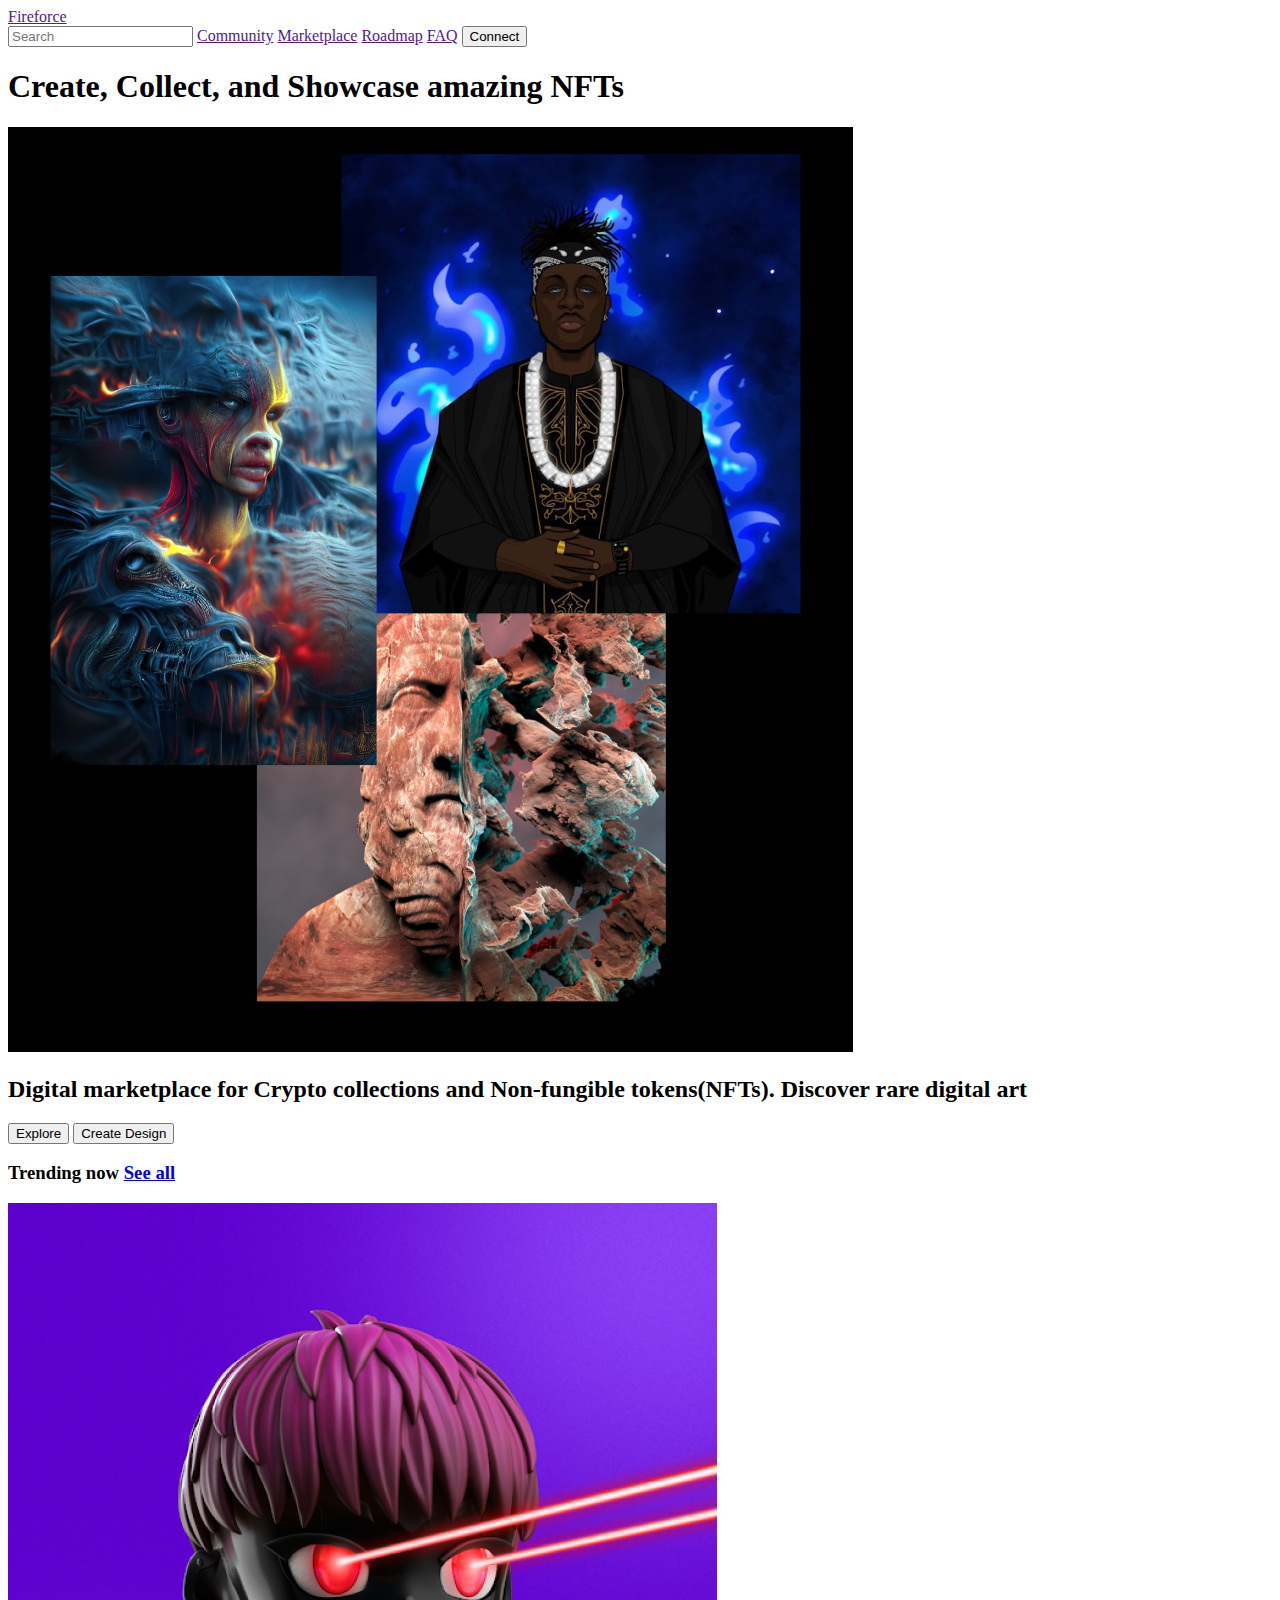
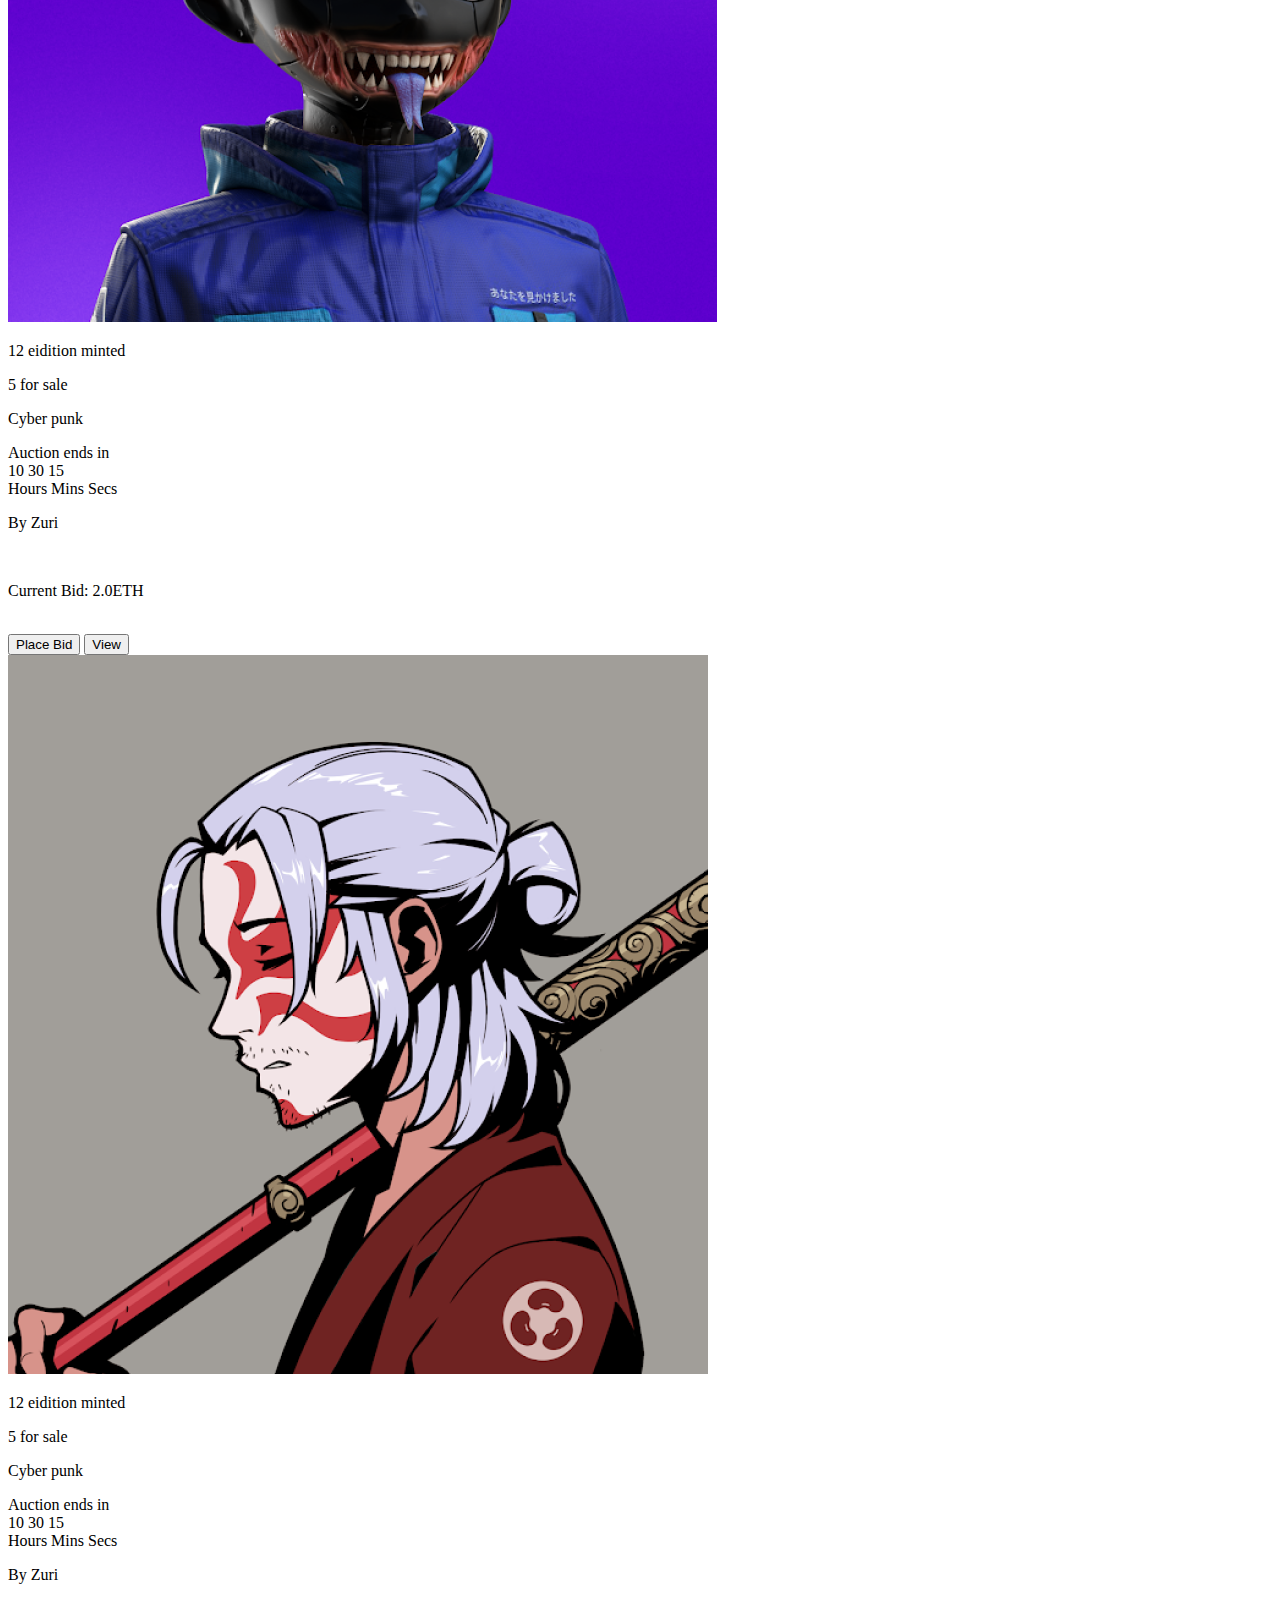
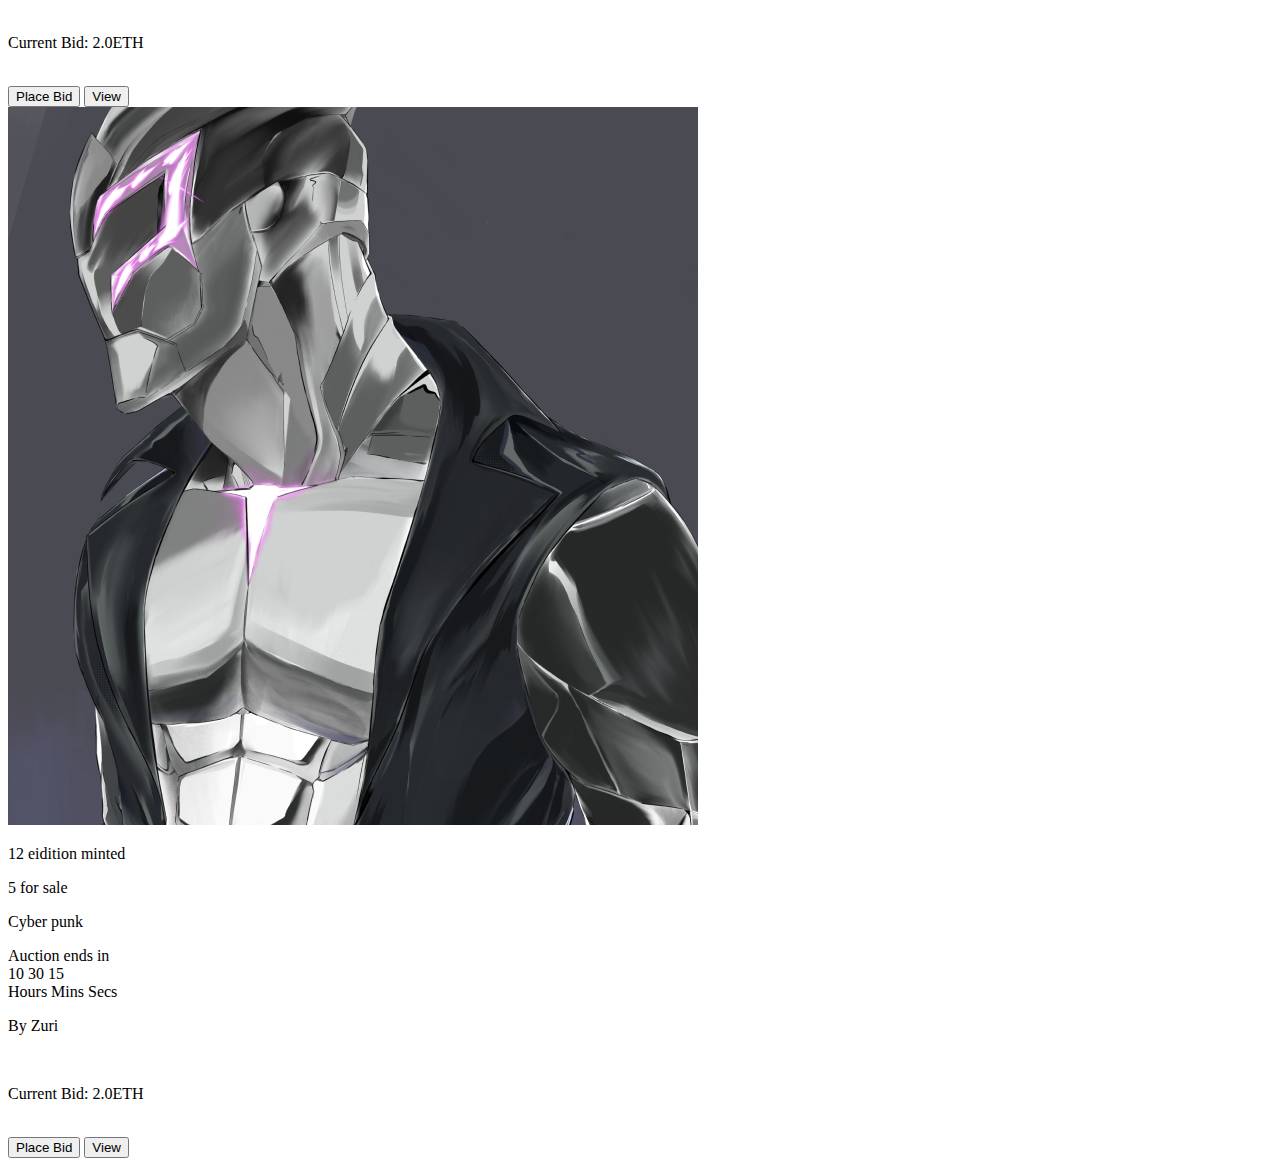
==== index.html @ 0a40c2e9 "Update and rename index.html.html to index.html" ====
<!DOCTYPE html>
<html>
<head>
    <title>FIREFORCE</title>
    <meta charset="utf-8">
    <meta >
    <link rel="stylesheet" href="fireforce.css">
    <script src="fireforce.js" type="text/javascript"></script>
</head>
<body>
    <header>
        <div class="nav">
                <div class="fire">
                    <label for="fireforce"><a href="">Fireforce</a></label>
                </div>   
                <input type="search" id="search" name="search" placeholder="Search" />    
                <label for="community"><a href="">Community</a></label> 
                <label for="marketplace"><a href="">Marketplace</a></label> 
                <label for="roadmap"><a href="">Roadmap</a></label> 
                <label for="faq"><a href="">FAQ</a></label> 
                <input type="button" class="button1" name="connect" value="Connect">
        </div>
    </header>
    <main>
        <div class="container">
            <section>
                <div class="description">
                    <div class="nfts">
                        <h1><span>Create</span>, Collect, and <span>Showcase</span> amazing <span>NFTs</span></h1></div>
                        <div class="img">
                        <img src="FIREFORCE NFT1.png"></div>
                        <div class="h2">
                        <h2>Digital marketplace for Crypto collections and Non-fungible tokens(NFTs). Discover rare digital art</h2></div></div>
                        <div class="button">
                        <button name="explore" class="button1">Explore</button>
                        <button name="create-design" class="button2">Create Design</button></div>
                </div>
            </section>
            <section>
                <div class="market">
                    <h3>Trending now <a href="#">See all</a></h3>
                    <div class="Nfts">
                        <div class="innerImg"><img src="alien.png"></div>
                        <div class="bid">
                            <p class="mint">12 eidition minted</p><p class="sale">5 for sale</p>
                            <p>Cyber punk</p><p class="end">Auction  ends in <br /> 10    30    15 <br /> Hours  Mins  Secs </p>
                            <p class="by">By Zuri</p><br/>
                            <p class="current">Current Bid: 2.0ETH</p><br />
                            <div class="button">
                                <button name="placebid" class="button1">Place Bid</button>
                                <button name="view" class="button2">View</button>
                            </div>
                        </div>
                    </div>
                    <div class="Nfts">
                        <div class="innerImg"><img src="anime.png"></div>
                        <div class="bid">
                            <p class="mint">12 eidition minted</p><p class="sale">5 for sale</p>
                            <p>Cyber punk</p><p class="end">Auction  ends in <br /> 10    30    15 <br /> Hours  Mins  Secs </p>
                            <p class="by">By Zuri</p><br/>
                            <p class="current">Current Bid: 2.0ETH</p><br />
                            <div class="button">
                                <button name="placebid" class="button1">Place Bid</button>
                                <button name="view" class="button2">View</button>
                            </div>
                        </div>
                    </div>
                    <div class="Nfts">
                        <div class="innerImg"><img src="bot.png"></div>
                        <div class="bid">
                            <p class="mint">12 eidition minted</p><p class="sale">5 for sale</p>
                            <p>Cyber punk</p><p class="end">Auction  ends in <br /> 10    30    15 <br /> Hours  Mins  Secs </p>
                            <p class="by">By Zuri</p><br/>
                            <p class="current">Current Bid: 2.0ETH</p><br />
                            <div class="button">
                                <button name="placebid" class="button1">Place Bid</button>
                                <button name="view" class="button2">View</button>
                            </div>
                        </div>
                    </div>
                </div>
            </section>




        </div>
    </main>

</body>


</html>
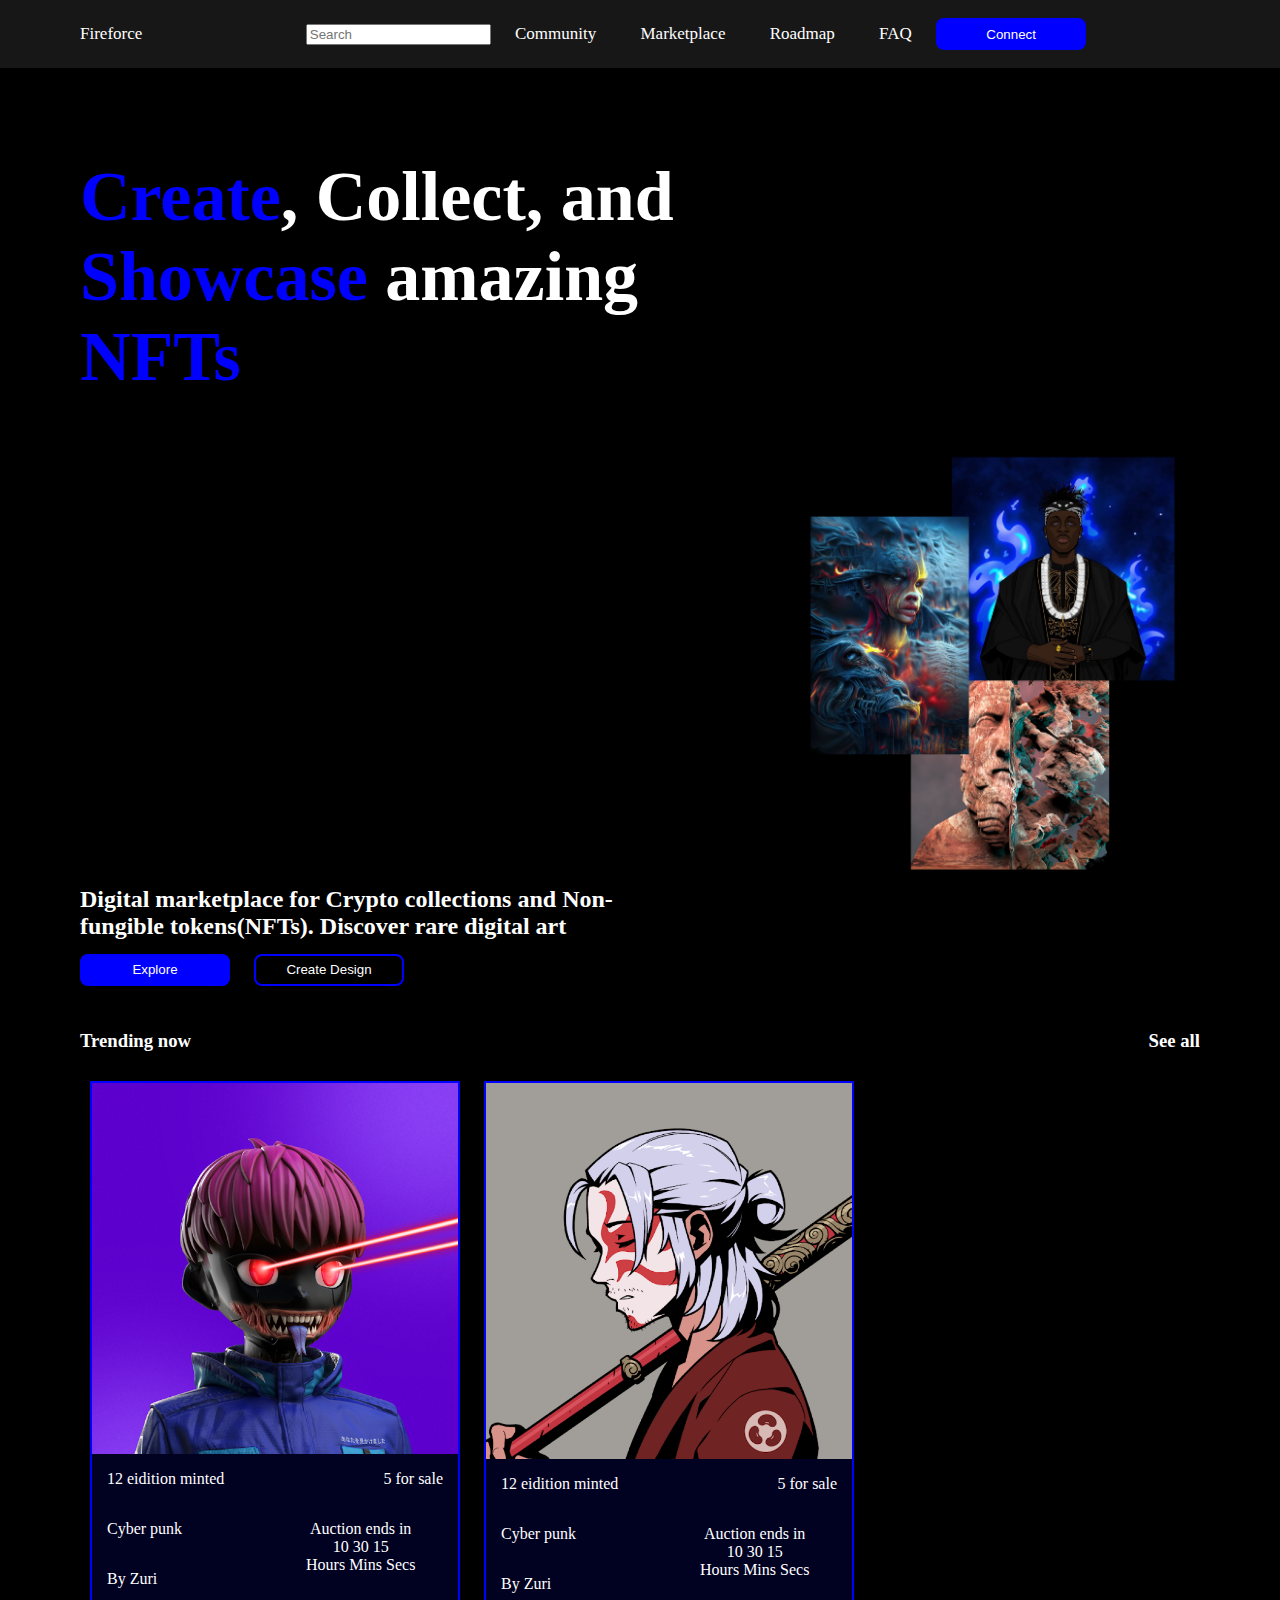
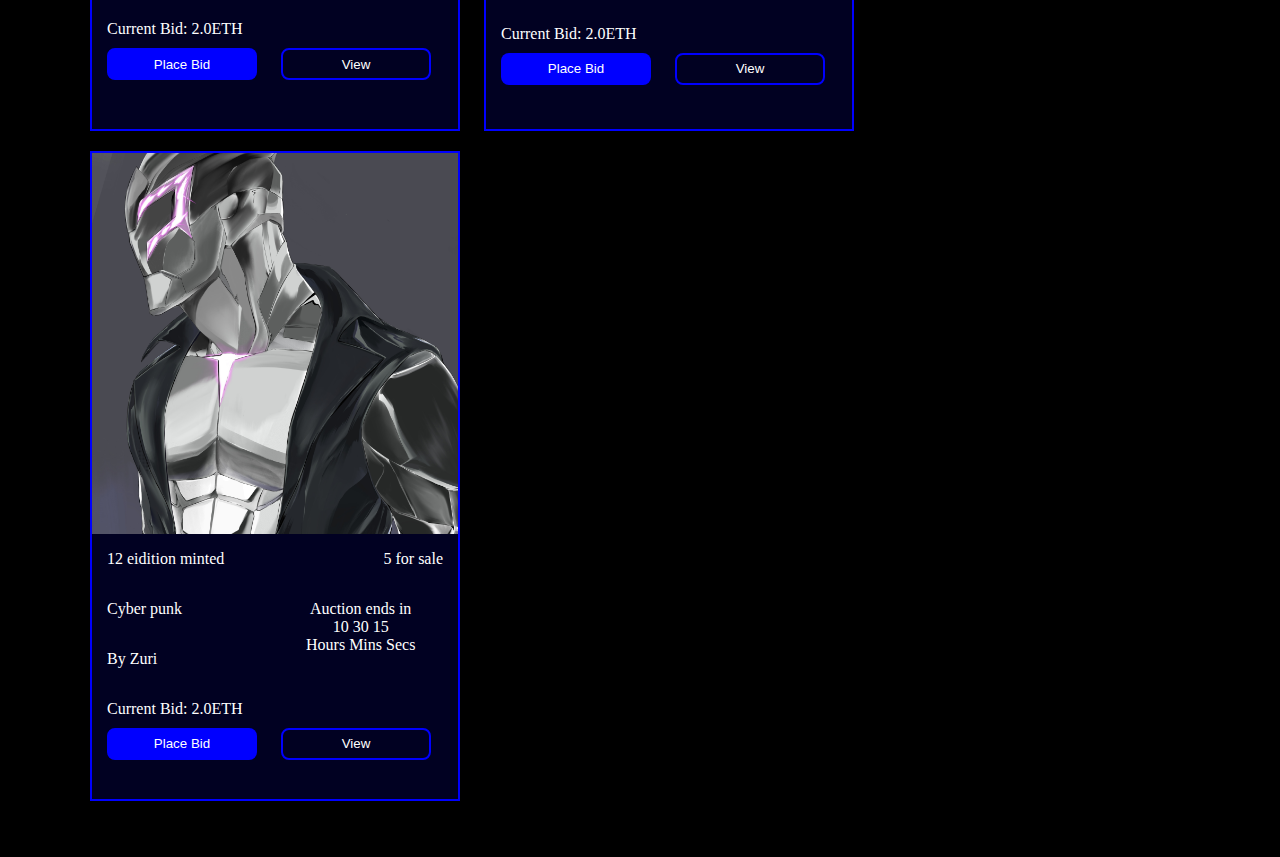
==== commit a1eeb286: "Update index.html" ====
--- a/index.html
+++ b/index.html
@@ -4,7 +4,7 @@
     <title>FIREFORCE</title>
     <meta charset="utf-8">
     <meta >
-    <link rel="stylesheet" href="fireforce.css">
+    <link rel="stylesheet" href="styles.css">
     <script src="fireforce.js" type="text/javascript"></script>
 </head>
 <body>
--- a/styles.css
+++ b/styles.css
@@ -0,0 +1,181 @@
+* {box-sizing: border-box;}
+
+body {
+    background-color: black;
+    margin: 0;
+    color: white;
+    font-family: Quicksand Medium;
+}
+
+.nav {
+    font-family: DM Mono Medium;
+    font-size: 17px;
+    padding: 18px 60px;
+    background-color: rgb(24, 23, 23);
+}
+
+.nav a {
+    text-decoration: none;
+    color: white;
+    margin: 0 20px;
+}
+.fire {
+    display: inline-block;
+    margin-right: 12%;
+}
+
+.fire a {
+    text-decoration: none;
+}
+
+input[type='text'] {
+    background-color: rgb(0, 0, 0, 0);
+    border: 2px solid blue;
+    min-height: 1.5rem;
+    width: 20%;
+    border-radius: 10px;
+}
+
+.button1 {
+    width: 150px;
+    min-height: 2rem;
+    background-color: blue;
+    color: white;
+    border: none;
+    border-radius: 8px;
+    margin-right: 10px;
+}
+
+main {
+    padding: 10px 80px;
+}
+
+.nfts {
+    width: 55%;
+    display: inline-block;
+    font-size: 35px;
+    font-family: DM Mono;
+    position: relative;
+    top: 2rem;
+    vertical-align: top;
+    /*border: 1px solid white;*/
+}
+
+span {
+    color: blue;
+}
+
+img {
+    width: 410px;
+    height: 450px;
+}
+
+.img {
+    display: inline-block;
+    position: relative;
+    z-index: 1;
+    float: right;
+    /*border: 1px solid white;*/
+    top: 2rem;
+    margin-left: 10%;
+    margin-right: 0;
+}
+
+.h2 {
+    font-size: 16px;
+    width: 55%;
+    display: inline-block;
+    /*border: 1px solid white;*/
+    position: relative;
+}
+
+.button {
+    display: inline-block;
+    width: 100%;
+    position: relative;
+    top: -1rem;
+    vertical-align: top;
+}
+.button2 {
+    width: 150px;
+    min-height: 2rem;
+    margin: 10px;
+    background-color: rgb(0, 0, 0, 0);
+    color: white;
+    border: 2px solid blue;
+    border-radius: 8px;
+}
+
+.market {
+    position: relative;
+}
+
+h3 a {
+    text-align: right;
+    float: right;
+    text-decoration: none;
+    color: inherit;
+}
+
+.Nfts {
+    display: inline-block;
+    width: 370px;
+    background-color: rgb(1, 1, 34);
+    height: 650px;
+    border: 2px solid blue;
+    margin: 10px;
+    vertical-align: top;
+    position: relative;
+}
+
+.innerImg > img {
+    width: 100%;
+    height: 50%;
+    vertical-align: top;
+}
+
+.bid {
+    width: 100%;
+    height: 50%;
+    padding: 0 15px;
+    vertical-align: top;
+}
+
+.mint, .sale {
+    font-family: Quicksand;
+    display: inline-block;
+    width: 49%;
+    position: relative;
+    vertical-align: top;
+}
+.sale {
+    float: right;
+    text-align: right;
+}
+
+p, .end {
+    display: inline-block;
+    width: 49%;
+    vertical-align: top;
+}
+
+p {
+    vertical-align: top;
+}
+
+.end {
+    text-align: center;
+    float: right;
+    font-family: Quicksand;
+}
+
+.by {
+    display: inline-block;
+    font-family: Quicksand;
+    vertical-align: top;
+}
+
+.current {
+    display: inline-block;
+    vertical-align: top;
+}
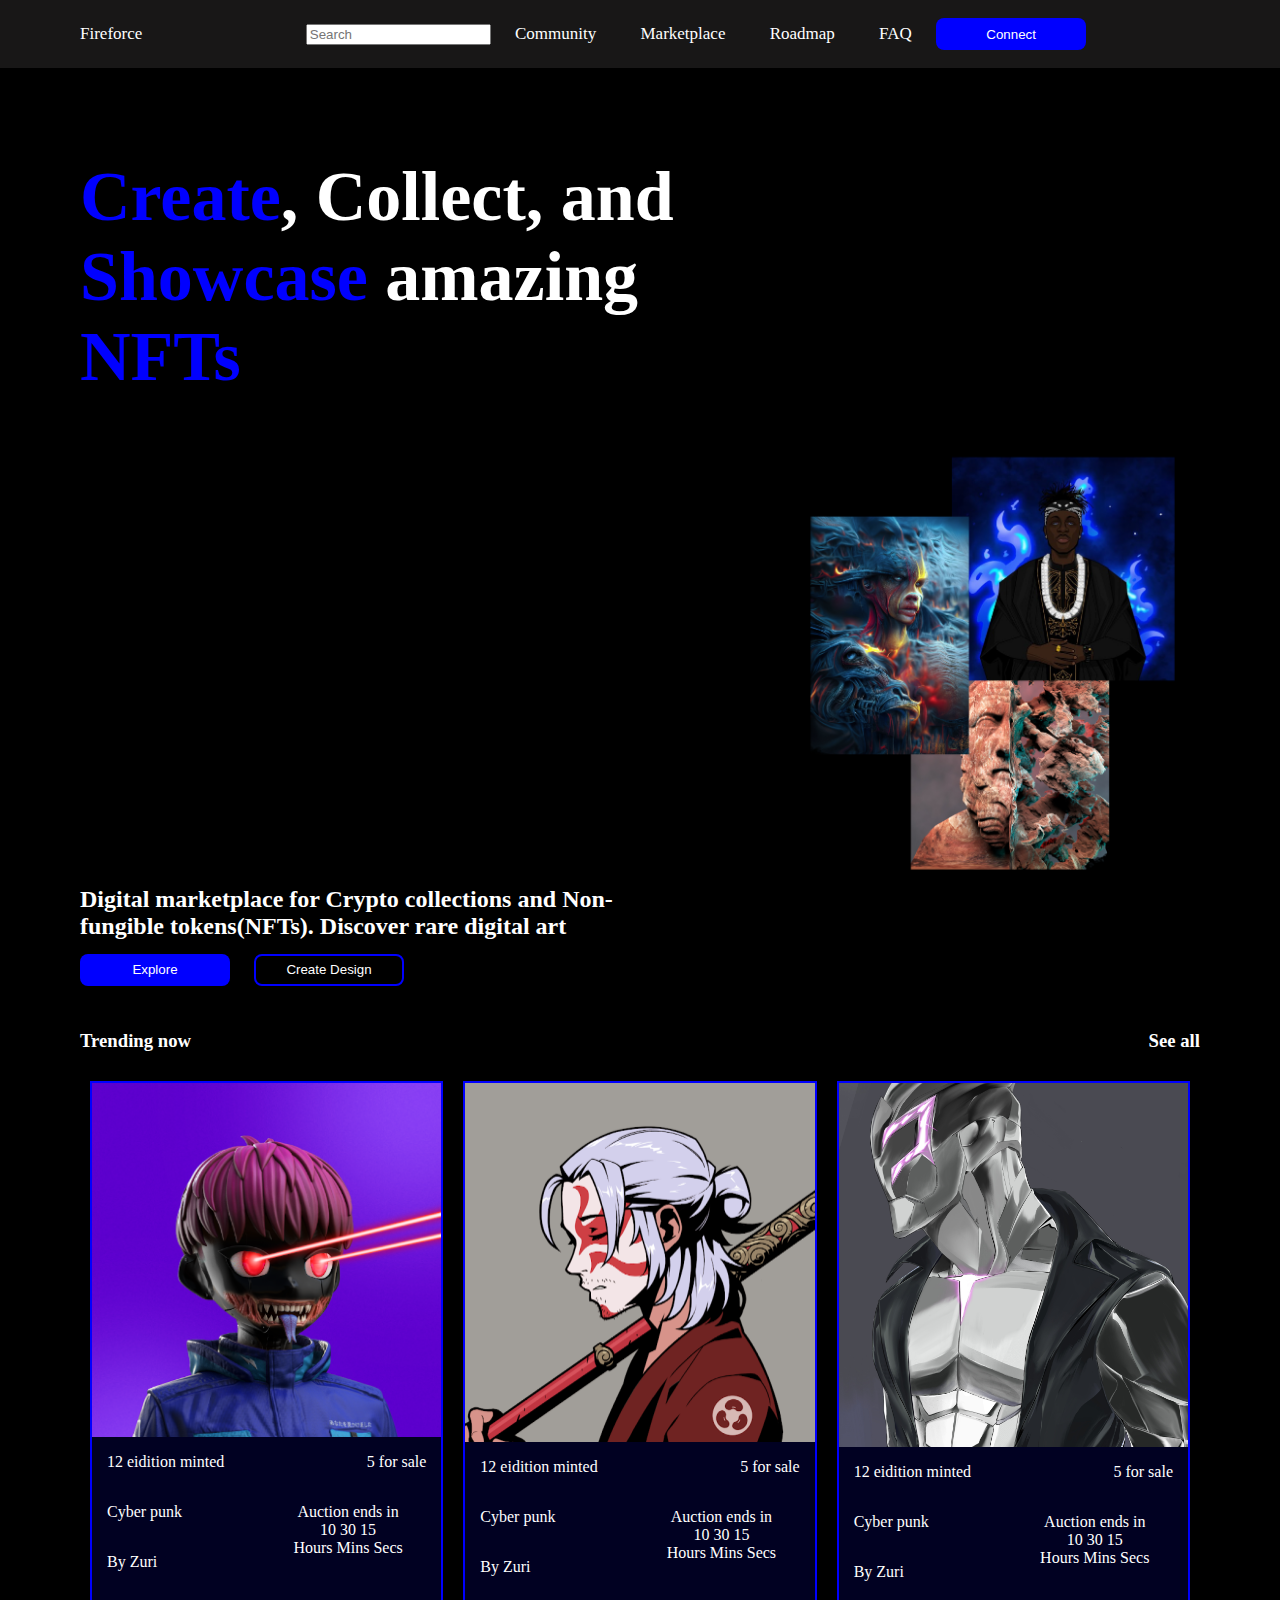
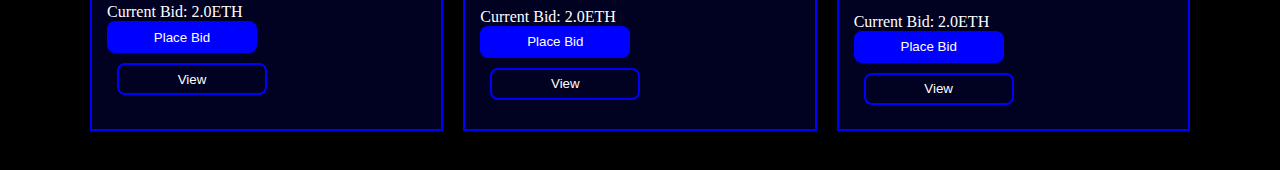
==== commit 69dadd12: "Update index.html" ====
--- a/index.html
+++ b/index.html
@@ -23,7 +23,7 @@
     </header>
     <main>
         <div class="container">
-            <section>
+            <section id='fireforce'>
                 <div class="description">
                     <div class="nfts">
                         <h1><span>Create</span>, Collect, and <span>Showcase</span> amazing <span>NFTs</span></h1></div>
@@ -37,8 +37,8 @@
                 </div>
             </section>
             <section>
+                <div class="markets"><h3>Trending now <a href="#">See all</a></h3>
                 <div class="market">
-                    <h3>Trending now <a href="#">See all</a></h3>
                     <div class="Nfts">
                         <div class="innerImg"><img src="alien.png"></div>
                         <div class="bid">
@@ -75,7 +75,7 @@
                             <div class="button">
                                 <button name="placebid" class="button1">Place Bid</button>
                                 <button name="view" class="button2">View</button>
-                            </div>
+                            </div></div>
                         </div>
                     </div>
                 </div>
--- a/styles.css
+++ b/styles.css
@@ -106,9 +106,15 @@
     border-radius: 8px;
 }
 
+.markets {
+     position: relative;
+}
 .market {
-    position: relative;
+   display: flex;
+    justify-content: space-between;
+    align-items: center;
 }
+
 
 h3 a {
     text-align: right;
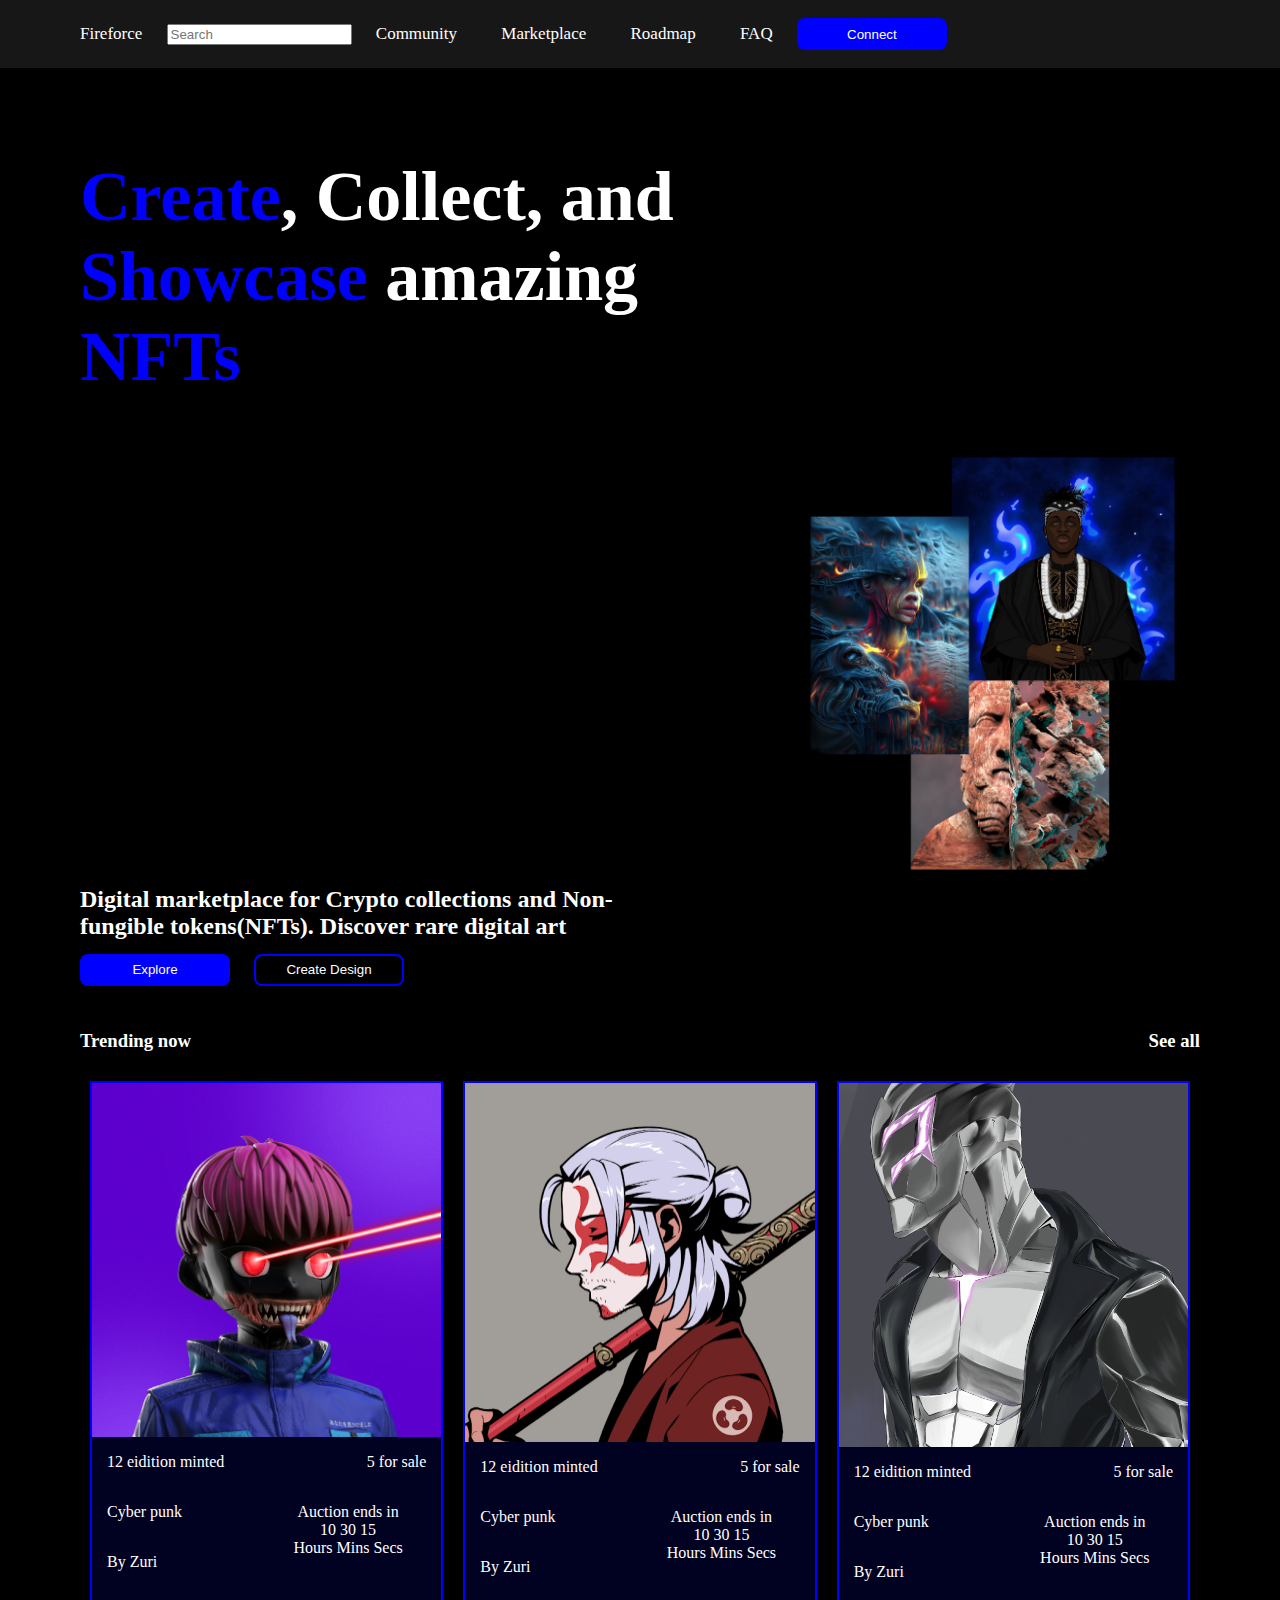
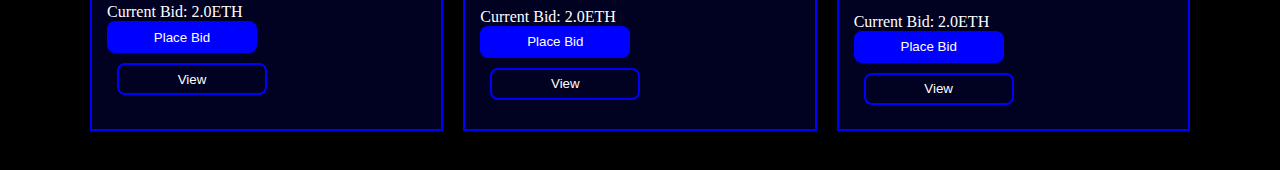
==== commit 728c723b: "Update index.html" ====
--- a/index.html
+++ b/index.html
@@ -1,93 +1,121 @@
 <!DOCTYPE html>
 <html>
-<head>
+  <head>
     <title>FIREFORCE</title>
-    <meta charset="utf-8">
-    <meta >
-    <link rel="stylesheet" href="styles.css">
+    <meta charset="utf-8" />
+    <meta />
+    <link rel="stylesheet" href="styles.css" />
     <script src="fireforce.js" type="text/javascript"></script>
-</head>
-<body>
+  </head>
+  <body>
     <header>
-        <div class="nav">
-                <div class="fire">
-                    <label for="fireforce"><a href="">Fireforce</a></label>
-                </div>   
-                <input type="search" id="search" name="search" placeholder="Search" />    
-                <label for="community"><a href="">Community</a></label> 
-                <label for="marketplace"><a href="">Marketplace</a></label> 
-                <label for="roadmap"><a href="">Roadmap</a></label> 
-                <label for="faq"><a href="">FAQ</a></label> 
-                <input type="button" class="button1" name="connect" value="Connect">
-        </div>
+      <nav class="nav">
+        <a href="">Fireforce</a>
+
+        <input type="search" id="search" name="search" placeholder="Search" />
+        <a href="">Community</a>
+        <a href="">Marketplace</a>
+        <a href="">Roadmap</a>
+        <a href="">FAQ</a>
+        <button class="button1">Connect</button>
+      </nav>
     </header>
     <main>
-        <div class="container">
-            <section id='fireforce'>
-                <div class="description">
-                    <div class="nfts">
-                        <h1><span>Create</span>, Collect, and <span>Showcase</span> amazing <span>NFTs</span></h1></div>
-                        <div class="img">
-                        <img src="FIREFORCE NFT1.png"></div>
-                        <div class="h2">
-                        <h2>Digital marketplace for Crypto collections and Non-fungible tokens(NFTs). Discover rare digital art</h2></div></div>
-                        <div class="button">
-                        <button name="explore" class="button1">Explore</button>
-                        <button name="create-design" class="button2">Create Design</button></div>
+      <div class="container">
+        <section id="fireforce">
+          <div class="description">
+            <div class="nfts">
+              <h1>
+                <span>Create</span>, Collect, and <span>Showcase</span> amazing
+                <span>NFTs</span>
+              </h1>
+            </div>
+            <div class="img">
+              <img src="FIREFORCE NFT1.png" />
+            </div>
+            <div class="h2">
+              <h2>
+                Digital marketplace for Crypto collections and Non-fungible
+                tokens(NFTs). Discover rare digital art
+              </h2>
+            </div>
+          </div>
+          <div class="button">
+            <button name="explore" class="button1">Explore</button>
+            <button name="create-design" class="button2">Create Design</button>
+          </div>
+        </section>
+        <section>
+          <div class="markets">
+            <h3>Trending now <a href="#">See all</a></h3>
+            <div class="market">
+              <div class="Nfts">
+                <div class="innerImg"><img src="alien.png" /></div>
+                <div class="bid">
+                  <p class="mint">12 eidition minted</p>
+                  <p class="sale">5 for sale</p>
+                  <p>Cyber punk</p>
+                  <p class="end">
+                    Auction ends in <br />
+                    10 30 15 <br />
+                    Hours Mins Secs
+                  </p>
+                  <p class="by">By Zuri</p>
+                  <br />
+                  <p class="current">Current Bid: 2.0ETH</p>
+                  <br />
+                  <div class="button">
+                    <button name="placebid" class="button1">Place Bid</button>
+                    <button name="view" class="button2">View</button>
+                  </div>
                 </div>
-            </section>
-            <section>
-                <div class="markets"><h3>Trending now <a href="#">See all</a></h3>
-                <div class="market">
-                    <div class="Nfts">
-                        <div class="innerImg"><img src="alien.png"></div>
-                        <div class="bid">
-                            <p class="mint">12 eidition minted</p><p class="sale">5 for sale</p>
-                            <p>Cyber punk</p><p class="end">Auction  ends in <br /> 10    30    15 <br /> Hours  Mins  Secs </p>
-                            <p class="by">By Zuri</p><br/>
-                            <p class="current">Current Bid: 2.0ETH</p><br />
-                            <div class="button">
-                                <button name="placebid" class="button1">Place Bid</button>
-                                <button name="view" class="button2">View</button>
-                            </div>
-                        </div>
-                    </div>
-                    <div class="Nfts">
-                        <div class="innerImg"><img src="anime.png"></div>
-                        <div class="bid">
-                            <p class="mint">12 eidition minted</p><p class="sale">5 for sale</p>
-                            <p>Cyber punk</p><p class="end">Auction  ends in <br /> 10    30    15 <br /> Hours  Mins  Secs </p>
-                            <p class="by">By Zuri</p><br/>
-                            <p class="current">Current Bid: 2.0ETH</p><br />
-                            <div class="button">
-                                <button name="placebid" class="button1">Place Bid</button>
-                                <button name="view" class="button2">View</button>
-                            </div>
-                        </div>
-                    </div>
-                    <div class="Nfts">
-                        <div class="innerImg"><img src="bot.png"></div>
-                        <div class="bid">
-                            <p class="mint">12 eidition minted</p><p class="sale">5 for sale</p>
-                            <p>Cyber punk</p><p class="end">Auction  ends in <br /> 10    30    15 <br /> Hours  Mins  Secs </p>
-                            <p class="by">By Zuri</p><br/>
-                            <p class="current">Current Bid: 2.0ETH</p><br />
-                            <div class="button">
-                                <button name="placebid" class="button1">Place Bid</button>
-                                <button name="view" class="button2">View</button>
-                            </div></div>
-                        </div>
-                    </div>
+              </div>
+              <div class="Nfts">
+                <div class="innerImg"><img src="anime.png" /></div>
+                <div class="bid">
+                  <p class="mint">12 eidition minted</p>
+                  <p class="sale">5 for sale</p>
+                  <p>Cyber punk</p>
+                  <p class="end">
+                    Auction ends in <br />
+                    10 30 15 <br />
+                    Hours Mins Secs
+                  </p>
+                  <p class="by">By Zuri</p>
+                  <br />
+                  <p class="current">Current Bid: 2.0ETH</p>
+                  <br />
+                  <div class="button">
+                    <button name="placebid" class="button1">Place Bid</button>
+                    <button name="view" class="button2">View</button>
+                  </div>
                 </div>
-            </section>
-
-
-
-
-        </div>
+              </div>
+              <div class="Nfts">
+                <div class="innerImg"><img src="bot.png" /></div>
+                <div class="bid">
+                  <p class="mint">12 eidition minted</p>
+                  <p class="sale">5 for sale</p>
+                  <p>Cyber punk</p>
+                  <p class="end">
+                    Auction ends in <br />
+                    10 30 15 <br />
+                    Hours Mins Secs
+                  </p>
+                  <p class="by">By Zuri</p>
+                  <br />
+                  <p class="current">Current Bid: 2.0ETH</p>
+                  <br />
+                  <div class="button">
+                    <button name="placebid" class="button1">Place Bid</button>
+                    <button name="view" class="button2">View</button>
+                  </div>
+                </div>
+              </div>
+            </div>
+          </div>
+        </section>
+      </div>
     </main>
-
-</body>
-
-
+  </body>
 </html>
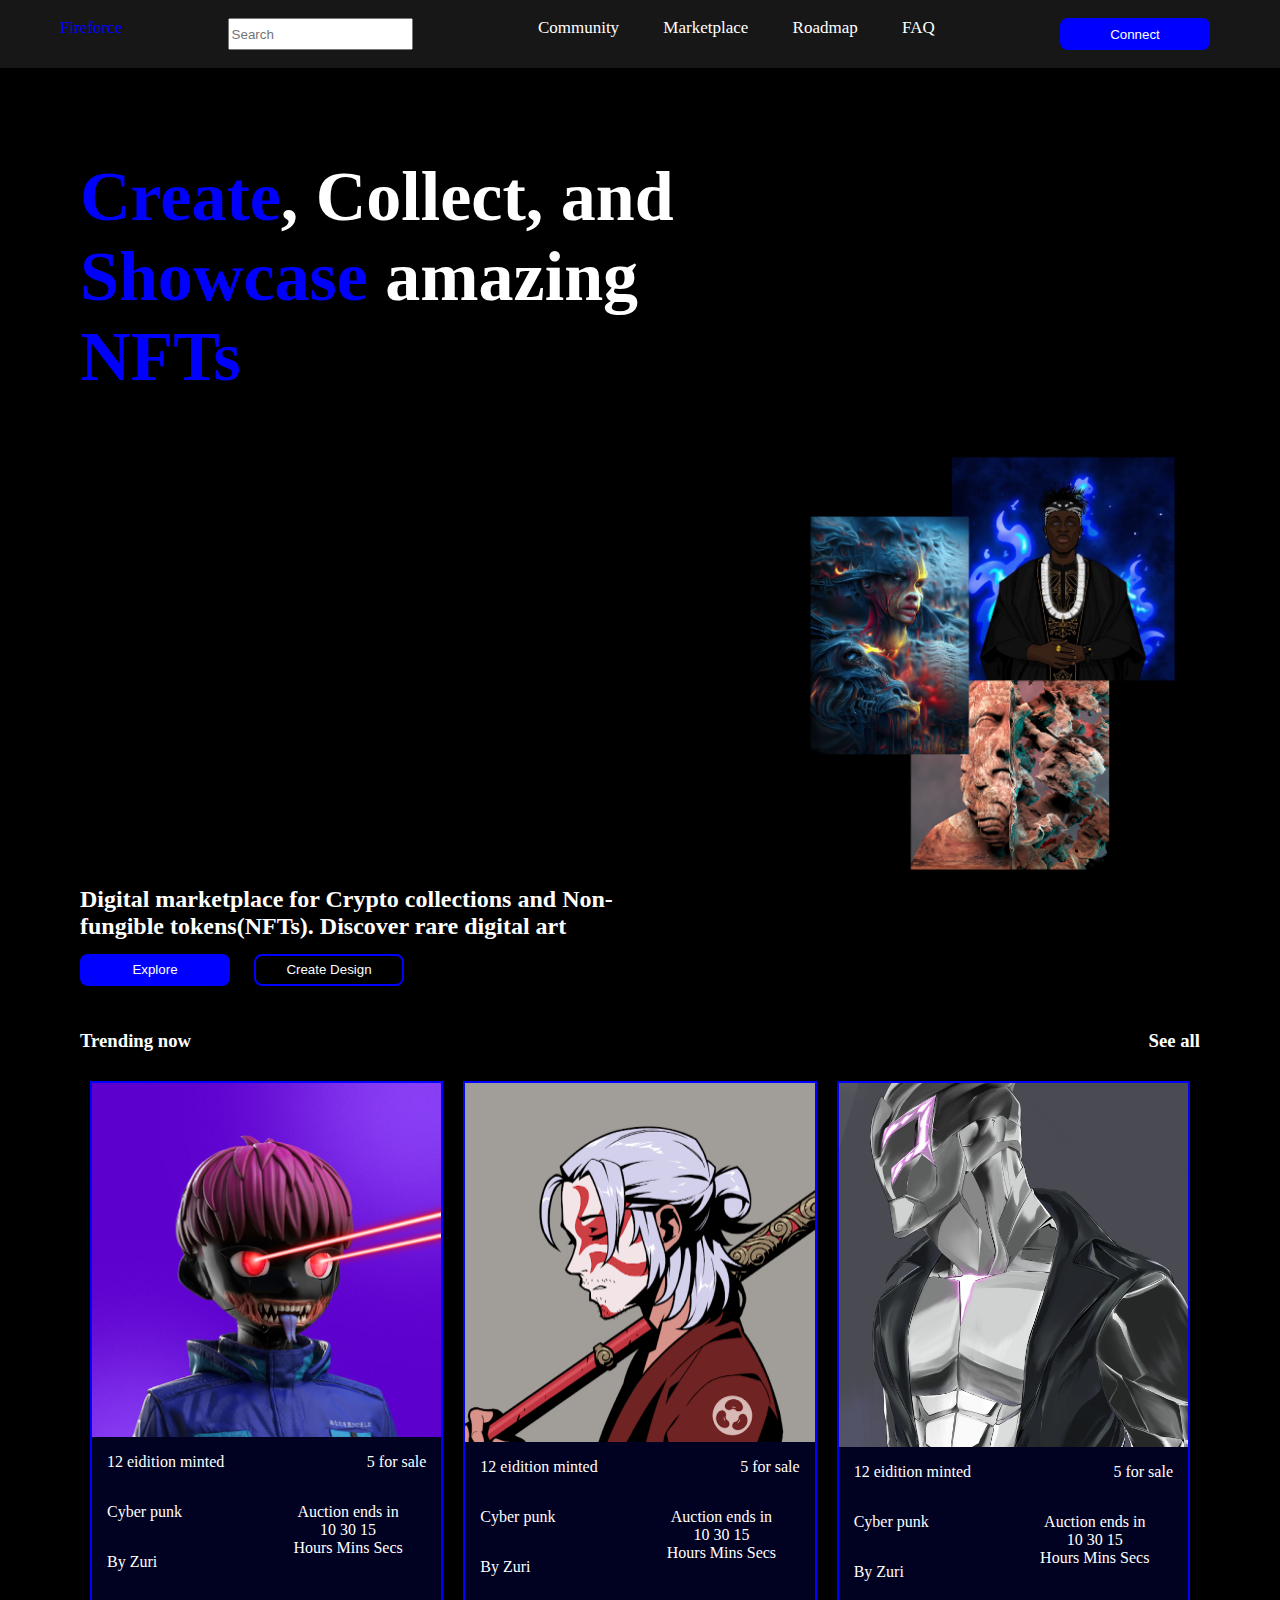
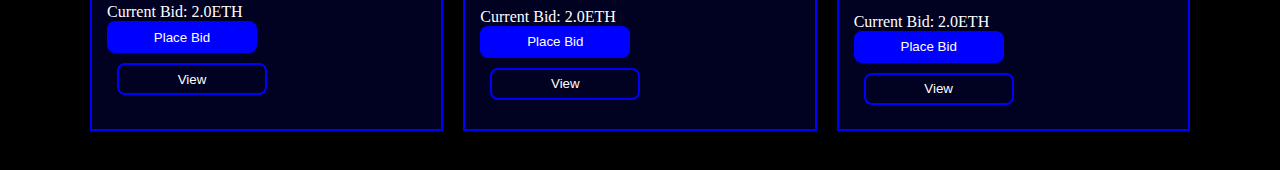
==== commit 9565fb3c: "Update index.html" ====
--- a/index.html
+++ b/index.html
@@ -10,13 +10,12 @@
   <body>
     <header>
       <nav class="nav">
-        <a href="">Fireforce</a>
-
+        <span>Fireforce</span>
         <input type="search" id="search" name="search" placeholder="Search" />
-        <a href="">Community</a>
+        <div class='fire'><a href="">Community</a>
         <a href="">Marketplace</a>
         <a href="">Roadmap</a>
-        <a href="">FAQ</a>
+        <a href="">FAQ</a></div>
         <button class="button1">Connect</button>
       </nav>
     </header>
--- a/styles.css
+++ b/styles.css
@@ -10,6 +10,8 @@
 .nav {
     font-family: DM Mono Medium;
     font-size: 17px;
+    display: flex;
+    justify-content: space-between;
     padding: 18px 60px;
     background-color: rgb(24, 23, 23);
 }
@@ -20,8 +22,6 @@
     margin: 0 20px;
 }
 .fire {
-    display: inline-block;
-    margin-right: 12%;
 }
 
 .fire a {
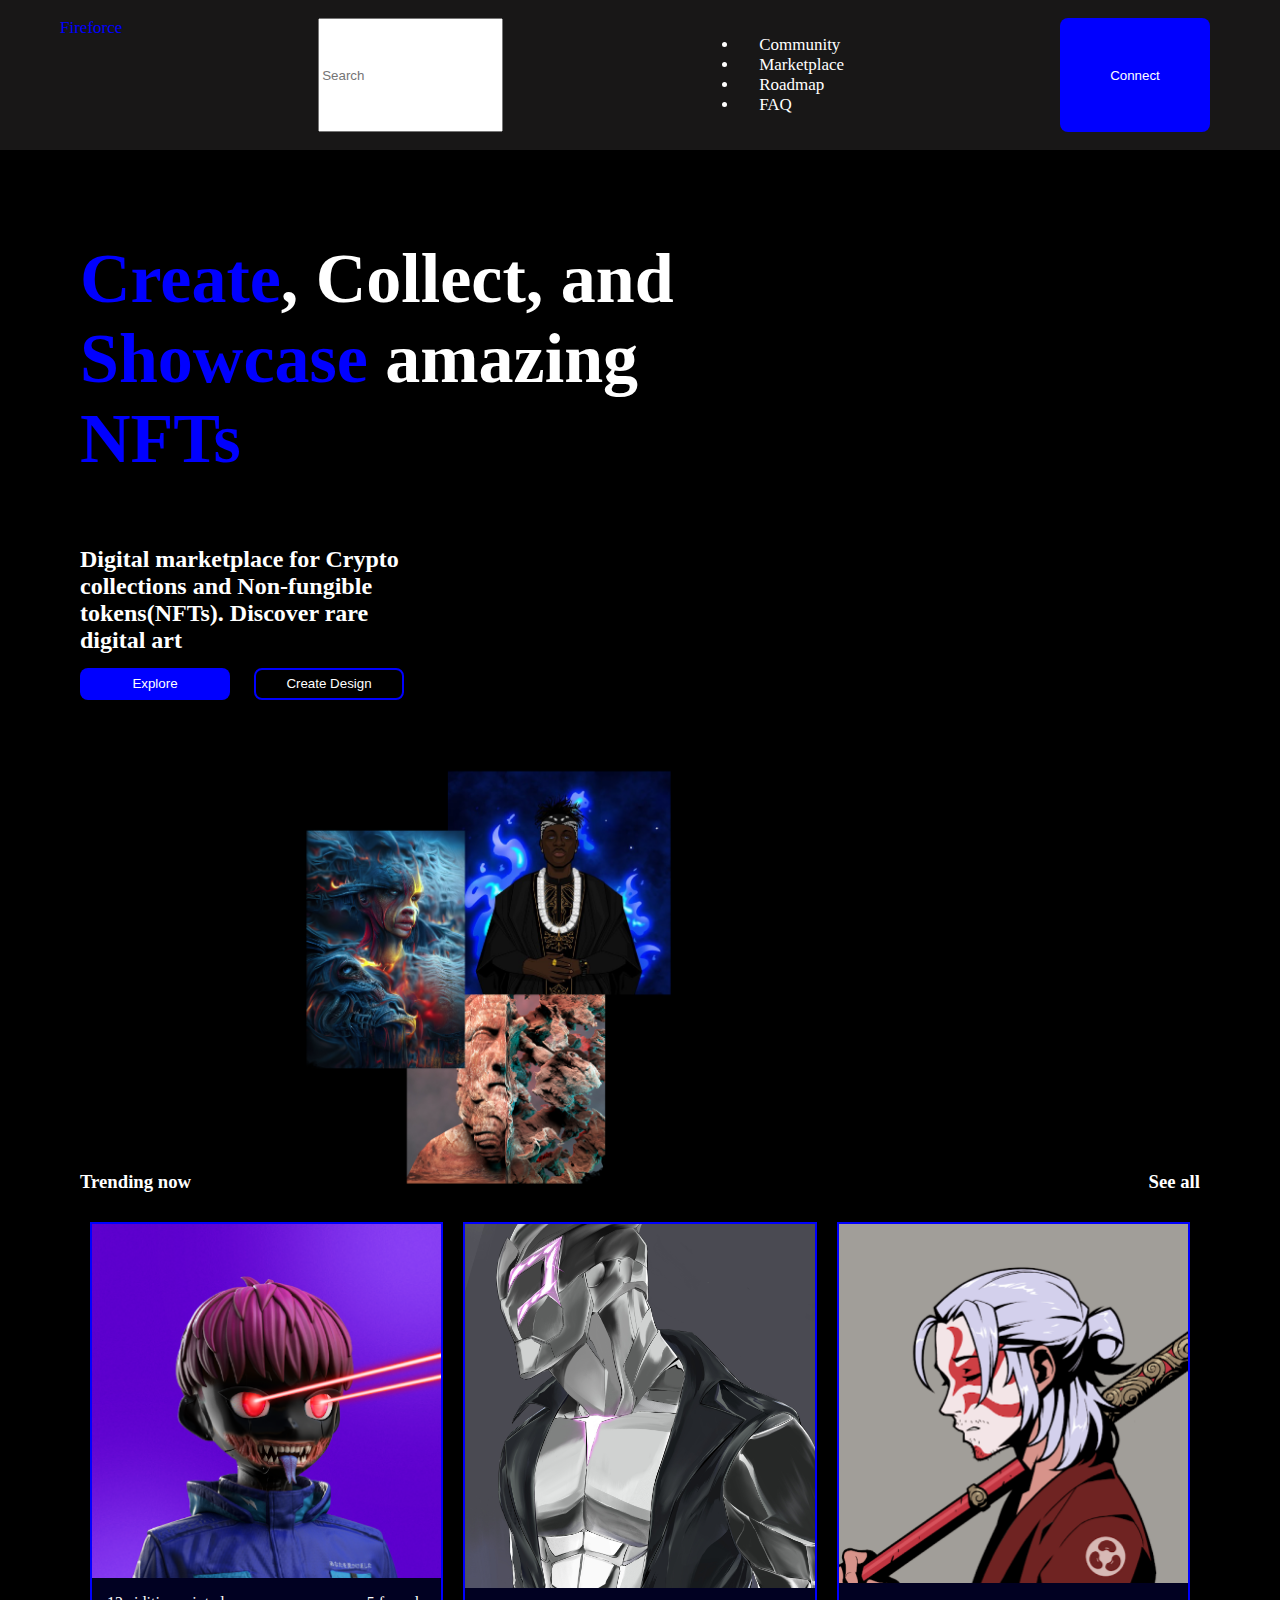
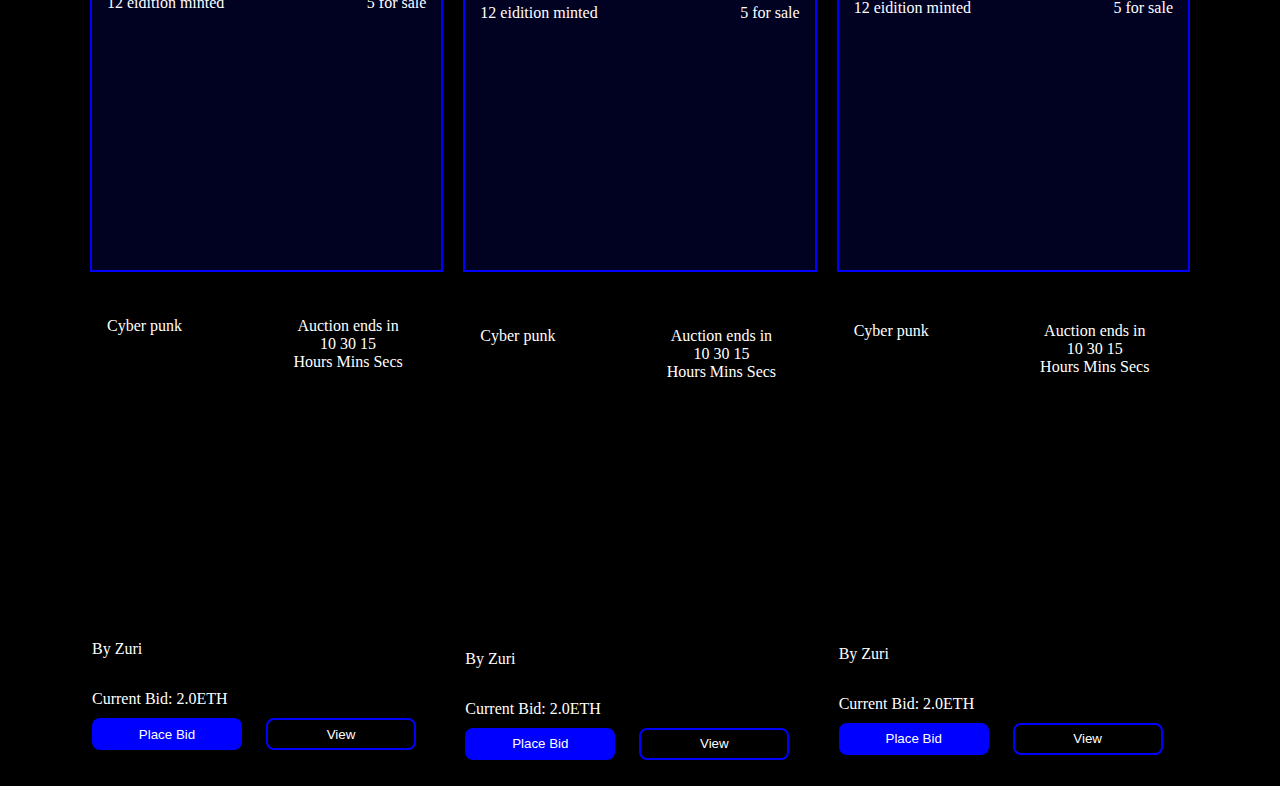
==== commit 31d5c453: "Update index.html" ====
--- a/index.html
+++ b/index.html
@@ -12,10 +12,12 @@
       <nav class="nav">
         <span>Fireforce</span>
         <input type="search" id="search" name="search" placeholder="Search" />
-        <div class='fire'><a href="">Community</a>
-        <a href="">Marketplace</a>
-        <a href="">Roadmap</a>
-        <a href="">FAQ</a></div>
+        <ul>
+          <li><a href="">Community</a></li>
+          <li><a href="">Marketplace</a></li>
+          <li><a href="">Roadmap</a></li>
+          <li><a href="">FAQ</a></li>
+        </ul>
         <button class="button1">Connect</button>
       </nav>
     </header>
@@ -28,20 +30,22 @@
                 <span>Create</span>, Collect, and <span>Showcase</span> amazing
                 <span>NFTs</span>
               </h1>
+              <div class="flex">
+                <div class="h2"><h2>
+                  Digital marketplace for Crypto collections and Non-fungible
+                  tokens(NFTs). Discover rare digital art
+                </h2>
+                <div class="button">
+                  <button name="explore" class="button1">Explore</button>
+                  <button name="create-design" class="button2">
+                    Create Design
+                  </button>
+                </div></div>
+                <div class="img">
+                  <img src="FIREFORCE NFT1.png" />
+                </div>
+              </div>
             </div>
-            <div class="img">
-              <img src="FIREFORCE NFT1.png" />
-            </div>
-            <div class="h2">
-              <h2>
-                Digital marketplace for Crypto collections and Non-fungible
-                tokens(NFTs). Discover rare digital art
-              </h2>
-            </div>
-          </div>
-          <div class="button">
-            <button name="explore" class="button1">Explore</button>
-            <button name="create-design" class="button2">Create Design</button>
           </div>
         </section>
         <section>
@@ -53,20 +57,45 @@
                 <div class="bid">
                   <p class="mint">12 eidition minted</p>
                   <p class="sale">5 for sale</p>
+                </div>
+                <div class="bid">
                   <p>Cyber punk</p>
                   <p class="end">
                     Auction ends in <br />
                     10 30 15 <br />
                     Hours Mins Secs
                   </p>
-                  <p class="by">By Zuri</p>
-                  <br />
-                  <p class="current">Current Bid: 2.0ETH</p>
-                  <br />
-                  <div class="button">
-                    <button name="placebid" class="button1">Place Bid</button>
-                    <button name="view" class="button2">View</button>
-                  </div>
+                </div>
+                <p class="by">By Zuri</p>
+                <br />
+                <p class="current">Current Bid: 2.0ETH</p>
+                <br />
+                <div class="button">
+                  <button name="placebid" class="button1">Place Bid</button>
+                  <button name="view" class="button2">View</button>
+                </div>
+              </div>
+              <div class="Nfts">
+                <div class="innerImg"><img src="bot.png" /></div>
+                <div class="bid">
+                  <p class="mint">12 eidition minted</p>
+                  <p class="sale">5 for sale</p>
+                </div>
+                <div class="bid">
+                  <p>Cyber punk</p>
+                  <p class="end">
+                    Auction ends in <br />
+                    10 30 15 <br />
+                    Hours Mins Secs
+                  </p>
+                </div>
+                <p class="by">By Zuri</p>
+                <br />
+                <p class="current">Current Bid: 2.0ETH</p>
+                <br />
+                <div class="button">
+                  <button name="placebid" class="button1">Place Bid</button>
+                  <button name="view" class="button2">View</button>
                 </div>
               </div>
               <div class="Nfts">
@@ -74,41 +103,22 @@
                 <div class="bid">
                   <p class="mint">12 eidition minted</p>
                   <p class="sale">5 for sale</p>
+                </div>
+                <div class="bid">
                   <p>Cyber punk</p>
                   <p class="end">
                     Auction ends in <br />
                     10 30 15 <br />
                     Hours Mins Secs
                   </p>
-                  <p class="by">By Zuri</p>
-                  <br />
-                  <p class="current">Current Bid: 2.0ETH</p>
-                  <br />
-                  <div class="button">
-                    <button name="placebid" class="button1">Place Bid</button>
-                    <button name="view" class="button2">View</button>
-                  </div>
                 </div>
-              </div>
-              <div class="Nfts">
-                <div class="innerImg"><img src="bot.png" /></div>
-                <div class="bid">
-                  <p class="mint">12 eidition minted</p>
-                  <p class="sale">5 for sale</p>
-                  <p>Cyber punk</p>
-                  <p class="end">
-                    Auction ends in <br />
-                    10 30 15 <br />
-                    Hours Mins Secs
-                  </p>
-                  <p class="by">By Zuri</p>
-                  <br />
-                  <p class="current">Current Bid: 2.0ETH</p>
-                  <br />
-                  <div class="button">
-                    <button name="placebid" class="button1">Place Bid</button>
-                    <button name="view" class="button2">View</button>
-                  </div>
+                <p class="by">By Zuri</p>
+                <br />
+                <p class="current">Current Bid: 2.0ETH</p>
+                <br />
+                <div class="button">
+                  <button name="placebid" class="button1">Place Bid</button>
+                  <button name="view" class="button2">View</button>
                 </div>
               </div>
             </div>
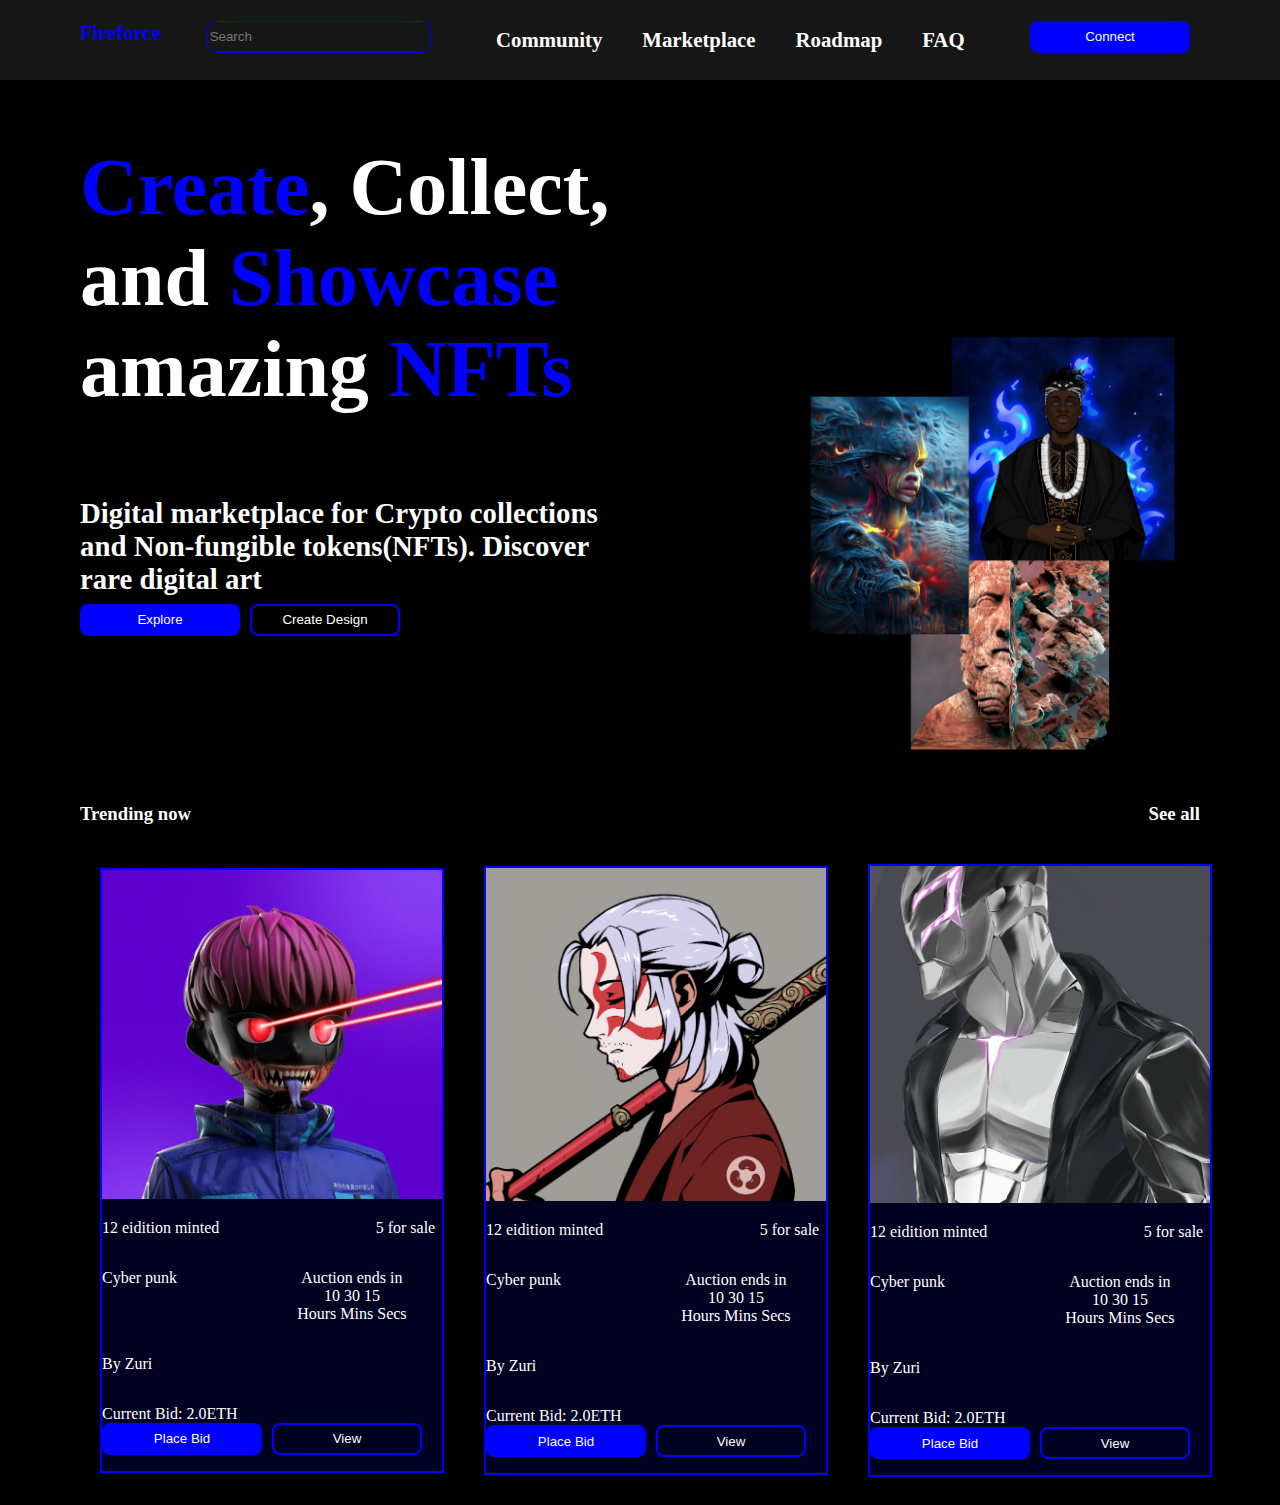
==== commit 16501dab: "Update index.html" ====
--- a/index.html
+++ b/index.html
@@ -76,7 +76,7 @@
                 </div>
               </div>
               <div class="Nfts">
-                <div class="innerImg"><img src="bot.png" /></div>
+                <div class="innerImg"><img src="anime.png" /></div>
                 <div class="bid">
                   <p class="mint">12 eidition minted</p>
                   <p class="sale">5 for sale</p>
@@ -99,7 +99,7 @@
                 </div>
               </div>
               <div class="Nfts">
-                <div class="innerImg"><img src="anime.png" /></div>
+                <div class="innerImg"><img src="bot.png" /></div>
                 <div class="bid">
                   <p class="mint">12 eidition minted</p>
                   <p class="sale">5 for sale</p>
--- a/styles.css
+++ b/styles.css
@@ -1,187 +1,194 @@
-* {box-sizing: border-box;}
+* {
+  box-sizing: border-box;
+}
 
 body {
-    background-color: black;
-    margin: 0;
-    color: white;
-    font-family: Quicksand Medium;
+  background-color: black;
+  margin: 0;
+  color: white;
+  font-family: Quicksand Medium;
 }
 
 .nav {
-    font-family: DM Mono Medium;
-    font-size: 17px;
-    display: flex;
-    justify-content: space-between;
-    padding: 18px 60px;
-    background-color: rgb(24, 23, 23);
+  font-family: DM Mono Medium;
+  font-size: 1.3rem;
+  font-weight: bold;
+  display: flex;
+  justify-content: space-between;
+  height: 5rem;
+  padding: 1.3rem 5rem;
+  background-color: rgb(24, 23, 23);
 }
 
 .nav a {
-    text-decoration: none;
-    color: white;
-    margin: 0 20px;
-}
-.fire {
+  text-decoration: none;
+  color: white;
+  margin: 0 20px;
 }
 
-.fire a {
-    text-decoration: none;
+.nav input {
+  height: 2rem;
+  background: transparent;
+  border: 1px solid blue;
+  align-items: center;
+  width: 20%;
+  border-radius: 10px;
 }
 
-input[type='text'] {
-    background-color: rgb(0, 0, 0, 0);
-    border: 2px solid blue;
-    min-height: 1.5rem;
-    width: 20%;
-    border-radius: 10px;
+ul {
+  list-style-type: none;
+  display: flex;
+  justify-content: space-between;
+  align-items: center;
+  vertical-align: middle;
+  margin: 0;
+  padding: 0;
+}
+
+ul a {
+  text-decoration: none;
 }
 
 .button1 {
-    width: 150px;
-    min-height: 2rem;
-    background-color: blue;
-    color: white;
-    border: none;
-    border-radius: 8px;
-    margin-right: 10px;
+  max-width: 10rem;
+  width: 100%;
+  height: 2rem;
+  background-color: blue;
+  color: white;
+  border: none;
+  border-radius: 8px;
+  margin-right: 10px;
 }
 
 main {
-    padding: 10px 80px;
+  padding: 0.5rem 5rem;
 }
 
 .nfts {
-    width: 55%;
-    display: inline-block;
-    font-size: 35px;
-    font-family: DM Mono;
-    position: relative;
-    top: 2rem;
-    vertical-align: top;
-    /*border: 1px solid white;*/
+  font-size: 2.5rem;
+  font-family: DM Mono;
+  position: relative;
+}
+
+.nfts h1 {
+  width: 50%;
+}
+
+.flex {
+  display: flex;
+  justify-content: space-between;
+  align-items: center;
+  margin-top: -8rem;
+  margin-bottom: 1rem;
+}
+
+.flex .h2 {
+  font-size: 1.2rem;
+  width: 100%;
+  max-width: 33rem;
+  height: fit-content;
 }
 
 span {
-    color: blue;
+  color: blue;
 }
 
 img {
-    width: 410px;
-    height: 450px;
-}
-
-.img {
-    display: inline-block;
-    position: relative;
-    z-index: 1;
-    float: right;
-    /*border: 1px solid white;*/
-    top: 2rem;
-    margin-left: 10%;
-    margin-right: 0;
-}
-
-.h2 {
-    font-size: 16px;
-    width: 55%;
-    display: inline-block;
-    /*border: 1px solid white;*/
-    position: relative;
+  width: 410px;
+  height: 450px;
+  margin-top: -1rem;
 }
 
 .button {
-    display: inline-block;
-    width: 100%;
-    position: relative;
-    top: -1rem;
-    vertical-align: top;
+  display: flex;
+  width: 100%;
+  position: relative;
+  top: -1rem;
+  vertical-align: top;
 }
 .button2 {
-    width: 150px;
-    min-height: 2rem;
-    margin: 10px;
-    background-color: rgb(0, 0, 0, 0);
-    color: white;
-    border: 2px solid blue;
-    border-radius: 8px;
+  width: 150px;
+  min-height: 2rem;
+  background-color: rgb(0, 0, 0, 0);
+  color: white;
+  border: 2px solid blue;
+  border-radius: 8px;
 }
 
 .markets {
-     position: relative;
-}
-.market {
-   display: flex;
-    justify-content: space-between;
-    align-items: center;
+  position: relative;
 }
 
+.market {
+  display: flex;
+  justify-content: space-between;
+  align-items: center;
+}
 
 h3 a {
-    text-align: right;
-    float: right;
-    text-decoration: none;
-    color: inherit;
+  text-align: right;
+  float: right;
+  text-decoration: none;
+  color: inherit;
 }
 
 .Nfts {
-    display: inline-block;
-    width: 370px;
-    background-color: rgb(1, 1, 34);
-    height: 650px;
-    border: 2px solid blue;
-    margin: 10px;
-    vertical-align: top;
-    position: relative;
+  min-width: 21.5rem;
+  width: 90%;
+  background-color: rgb(1, 1, 34);
+  height: fit-content;
+  border: 2px solid blue;
+  margin: 20px;
+  overflow: hidden;
 }
 
-.innerImg > img {
-    width: 100%;
-    height: 50%;
-    vertical-align: top;
+.innerImg img {
+  width: 100%;
+  height: fit-content;
 }
 
 .bid {
-    width: 100%;
-    height: 50%;
-    padding: 0 15px;
-    vertical-align: top;
+  width: 100%;
+  height: 50%;
+  display: flex;
 }
 
-.mint, .sale {
-    font-family: Quicksand;
-    display: inline-block;
-    width: 49%;
-    position: relative;
-    vertical-align: top;
+.mint,
+.sale {
+  font-family: Quicksand;
+  width: 49%;
+  position: relative;
+  vertical-align: top;
 }
 .sale {
-    float: right;
-    text-align: right;
+  float: right;
+  text-align: right;
 }
 
-p, .end {
-    display: inline-block;
-    width: 49%;
-    vertical-align: top;
+p,
+.end {
+  display: inline-block;
+  width: 49%;
+  vertical-align: top;
 }
 
 p {
-    vertical-align: top;
+  vertical-align: top;
 }
 
 .end {
-    text-align: center;
-    float: right;
-    font-family: Quicksand;
+  text-align: center;
+  float: right;
+  font-family: Quicksand;
 }
 
 .by {
-    display: inline-block;
-    font-family: Quicksand;
-    vertical-align: top;
+  display: inline-block;
+  font-family: Quicksand;
+  vertical-align: top;
 }
 
 .current {
-    display: inline-block;
-    vertical-align: top;
+  display: inline-block;
+  vertical-align: top;
 }
